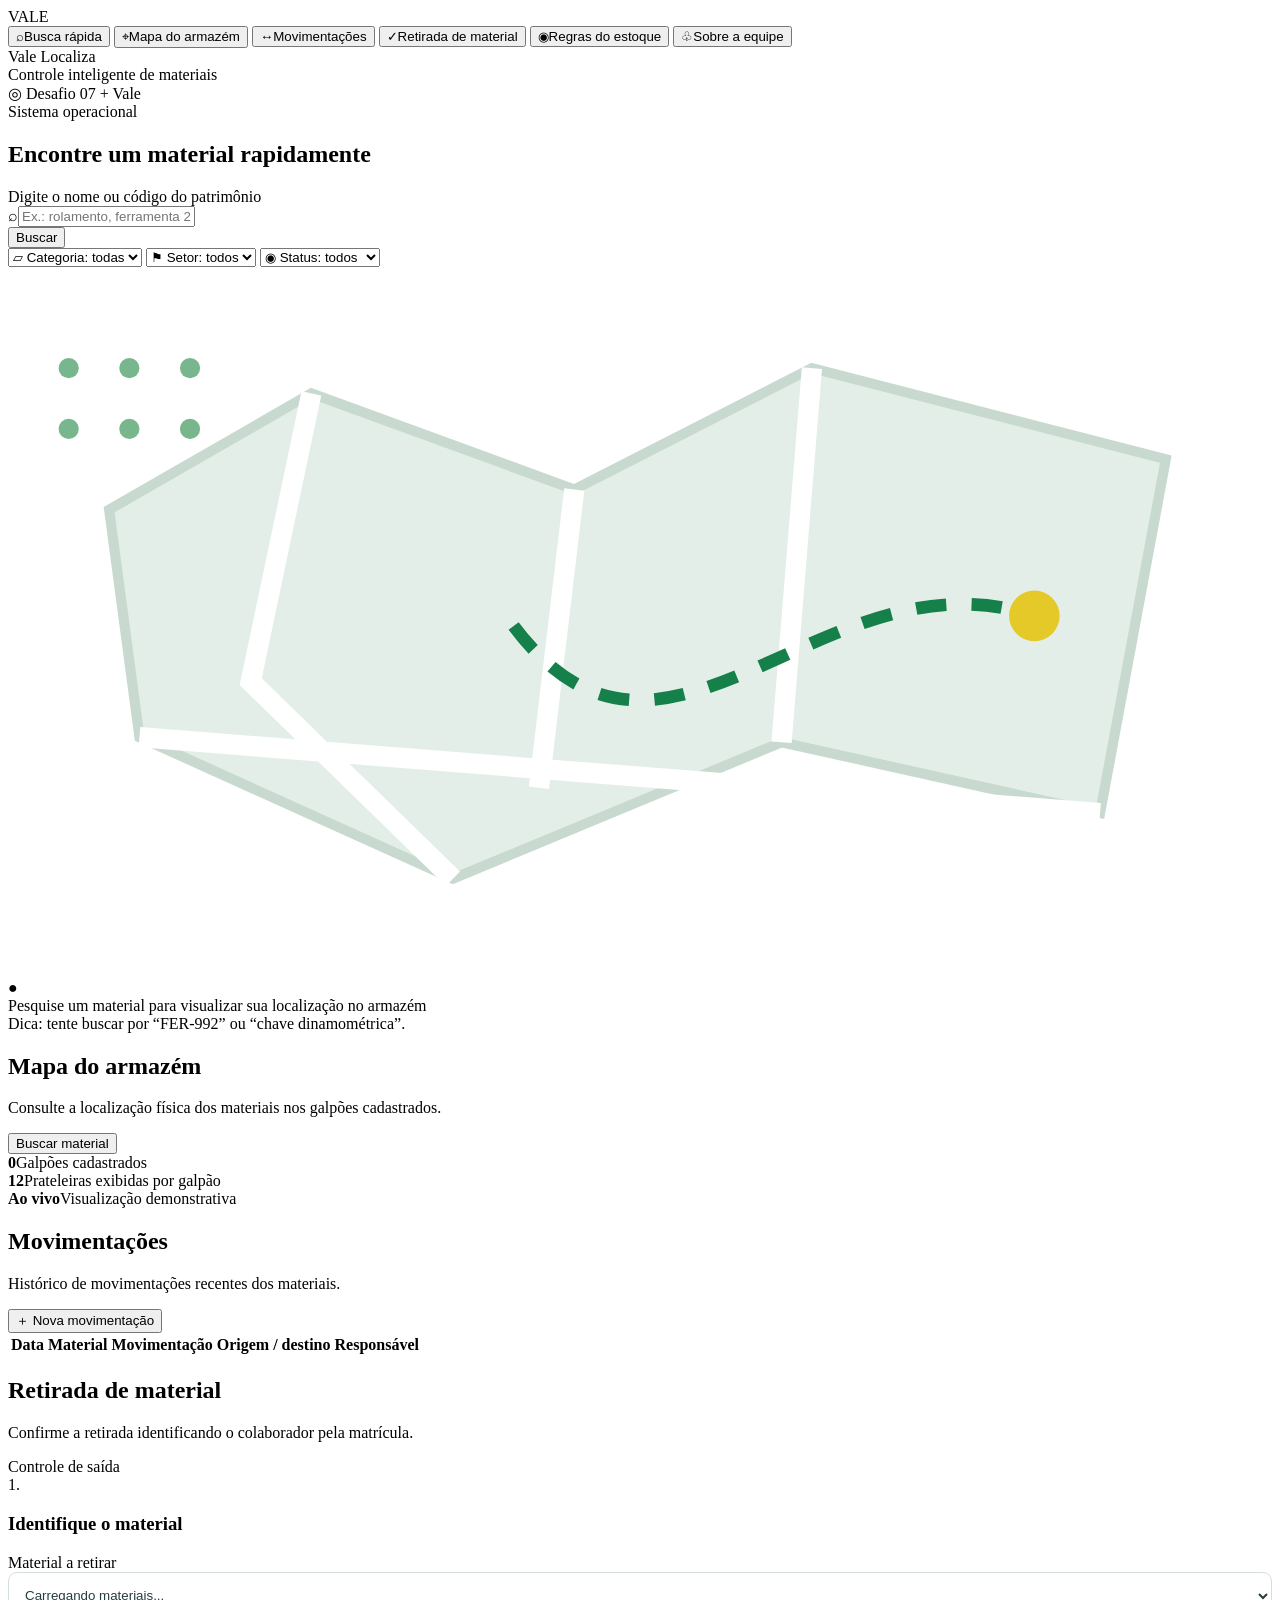
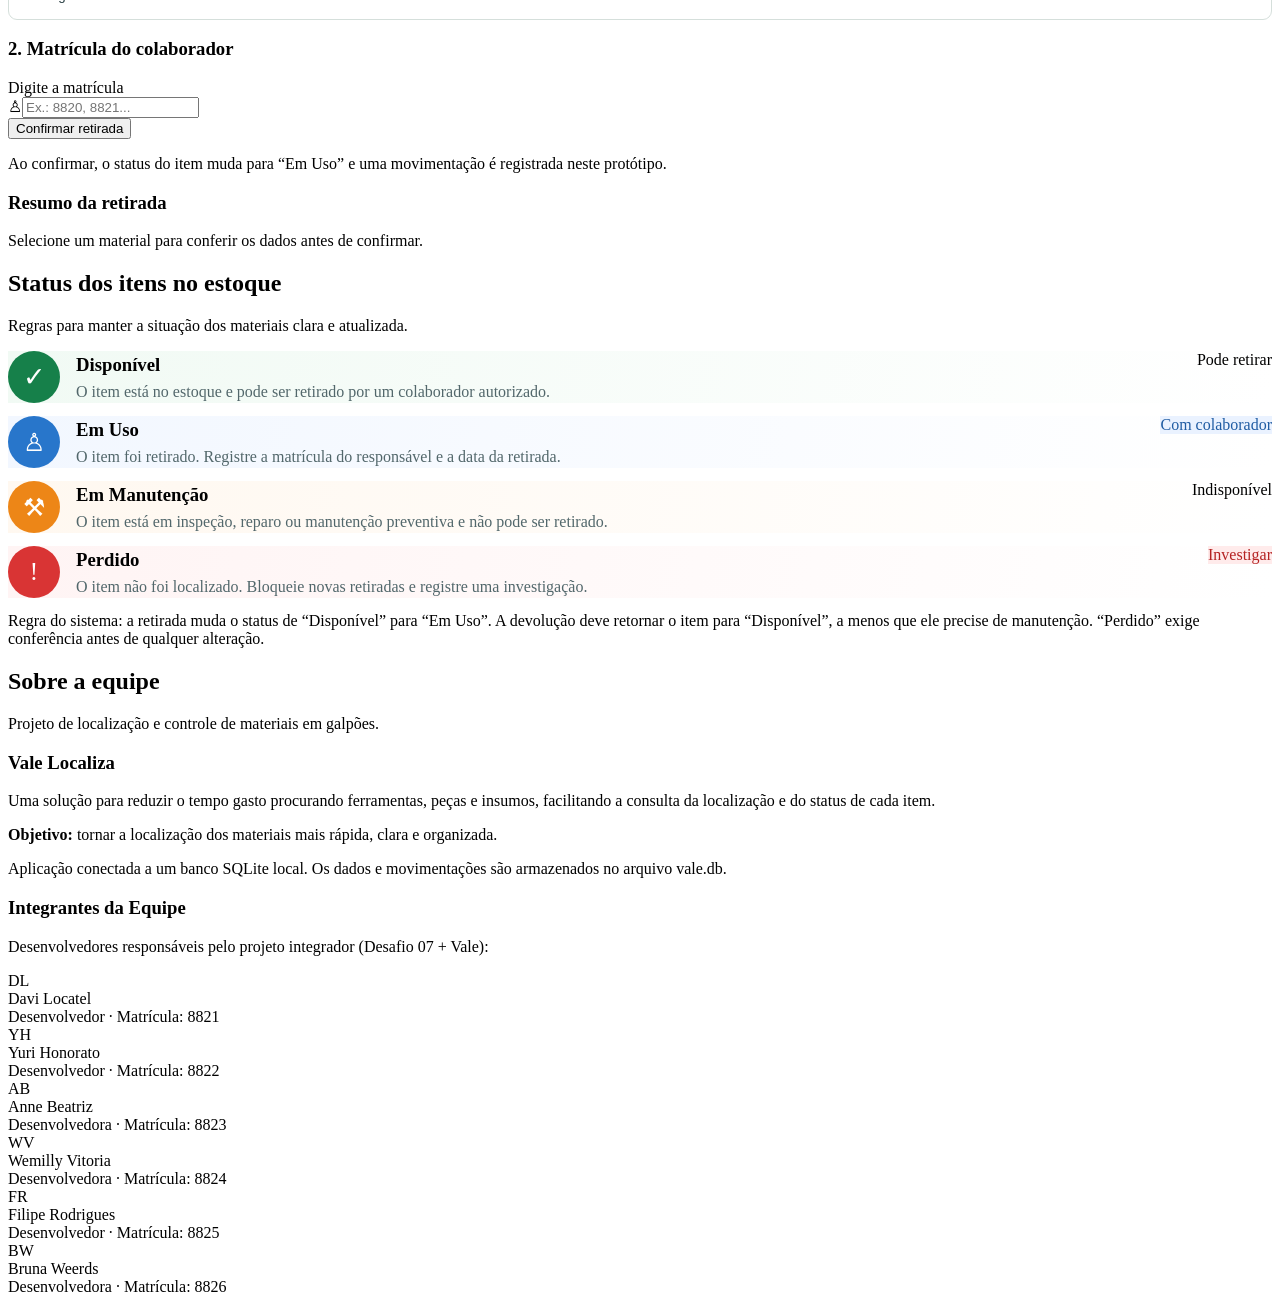
==== index.html @ 1f1211cd "Add files via upload" ====
<!DOCTYPE html>
<html lang="pt-BR">
<head>
<meta charset="UTF-8">
<meta name="viewport" content="width=device-width, initial-scale=1.0">
<title>Vale Localiza — Protótipo interativo</title>
<link rel="stylesheet" href="style.css">
</head>
<body>
<div class="app">
<aside class="sidebar">
  <div class="logo"><i class="logo-mark"></i><span>VALE</span></div>
  <nav class="nav" aria-label="Navegação principal">
    <button class="active" data-page="busca"><span class="ico">⌕</span><span class="nav-label">Busca rápida</span></button>
    <button data-page="mapa"><span class="ico">⌖</span><span class="nav-label">Mapa do armazém</span></button>
    <button data-page="mov"><span class="ico">↔</span><span class="nav-label">Movimentações</span></button>
    <button data-page="retirada"><span class="ico">✓</span><span class="nav-label">Retirada de material</span></button>
    <button data-page="status"><span class="ico">◉</span><span class="nav-label">Regras do estoque</span></button>
    <button data-page="equipe"><span class="ico">♧</span><span class="nav-label">Sobre a equipe</span></button>
  </nav>
  <div class="side-foot">Vale Localiza<br>Controle inteligente de materiais</div>
</aside>
<main>
<header class="topbar"><div class="challenge"><span class="target">◎</span> Desafio 07 + Vale</div><div class="online"><span class="dot"></span> Sistema operacional</div></header>
<div class="content">
<section id="page-busca">
<h1>Encontre um material rapidamente</h1>
<div class="panel">
<label for="q">Digite o nome ou código do patrimônio</label>
<div class="searchrow"><div class="searchbox"><span class="searchicon">⌕</span><input id="q" placeholder="Ex.: rolamento, ferramenta 2048..." autocomplete="off"></div><button id="search" class="primary">Buscar</button></div>
</div>
<div class="filters">
<select id="cat" aria-label="Filtrar por categoria"><option value="">▱ Categoria: todas</option><option>Ferramentas</option><option>Peças</option><option>Equipamentos</option><option>EPIs</option><option>Elétrica</option><option>Hidráulica</option><option>Outros</option></select>
<select id="sector" aria-label="Filtrar por setor"><option value="">⚑ Setor: todos</option></select>
<select id="status" aria-label="Filtrar por status"><option value="">◉ Status: todos</option><option>Disponível</option><option>Em Uso</option><option>Em Manutenção</option><option>Perdido</option></select>
</div>
<div id="message" class="notice hidden" role="status"></div>
<div id="results" class="empty">
<div class="map-art"><svg viewBox="0 0 250 140" fill="none" aria-hidden="true"><path d="M20 48 L60 25 L112 44 L159 20 L229 38 L216 108 L153 94 L88 121 L26 93 Z" fill="#e2eee7" stroke="#c8d9d0" stroke-width="2"/><path d="M60 25 L48 82 L88 121 M112 44 L105 103 M159 20 L153 94 M26 93 L216 108" stroke="#fff" stroke-width="4"/><path d="M100 71 C130 111 161 55 203 69" stroke="#16804a" stroke-width="2.5" stroke-dasharray="6 5"/><circle cx="203" cy="69" r="5" fill="#e4c928"/><g fill="#78b68d"><circle cx="12" cy="20" r="2"/><circle cx="24" cy="20" r="2"/><circle cx="36" cy="20" r="2"/><circle cx="12" cy="32" r="2"/><circle cx="24" cy="32" r="2"/><circle cx="36" cy="32" r="2"/></g></svg><span class="pin">●</span></div>
<div class="empty-text">Pesquise um material para visualizar sua localização no armazém<div class="subtle">Dica: tente buscar por “FER-992” ou “chave dinamométrica”.</div></div>
</div>
</section>

<section id="page-mapa" class="hidden">
<div class="section-head"><div><h2>Mapa do armazém</h2><p>Consulte a localização física dos materiais nos galpões cadastrados.</p></div><button class="smallbtn" data-goto="busca">Buscar material</button></div>
<div class="statgrid"><div class="stat"><b id="warehouseCount">0</b><span>Galpões cadastrados</span></div><div class="stat"><b>12</b><span>Prateleiras exibidas por galpão</span></div><div class="stat"><b>Ao vivo</b><span>Visualização demonstrativa</span></div></div>
<div id="shelfInfo" class="notice hidden"></div>
<div id="warehouses-container"></div>
</section>

<section id="page-mov" class="hidden">
<div class="section-head"><div><h2>Movimentações</h2><p>Histórico de movimentações recentes dos materiais.</p></div><button class="smallbtn" id="newMove">＋ Nova movimentação</button></div>
<div id="moveNotice" class="notice hidden"></div><div class="panel table-wrap"><table class="table"><thead><tr><th>Data</th><th>Material</th><th>Movimentação</th><th>Origem / destino</th><th>Responsável</th></tr></thead><tbody id="moves"></tbody></table></div>
</section>

<section id="page-retirada" class="hidden">
<div class="section-head"><div><h2>Retirada de material</h2><p>Confirme a retirada identificando o colaborador pela matrícula.</p></div><span class="pill">Controle de saída</span></div>
<div id="withdrawNotice" class="notice hidden" role="status"></div>
1. <div class="panel"><h3>Identifique o material
</h3><label for="withdrawItem">Material a retirar</label><select id="withdrawItem" style="width:100%;height:48px;border:1px solid #d5dfdb;border-radius:9px;padding:0 12px;background:#fff;color:#263c40"><option value="">Carregando materiais...</option></select><div id="withdrawItemInfo" class="item-meta" style="margin-top:10px"></div></div>
<div class="panel"><h3>2. Matrícula do colaborador</h3><label for="employeeId">Digite a matrícula</label><div class="searchrow"><div class="searchbox"><span class="searchicon">♙</span><input id="employeeId" inputmode="numeric" placeholder="Ex.: 8820, 8821..." maxlength="12"></div><button id="confirmWithdraw" class="primary">Confirmar retirada</button></div><p class="subtle">Ao confirmar, o status do item muda para “Em Uso” e uma movimentação é registrada neste protótipo.</p></div>
<div class="panel"><h3>Resumo da retirada</h3><div id="withdrawSummary" class="subtle">Selecione um material para conferir os dados antes de confirmar.</div></div>
</section>

<section id="page-status" class="hidden">
<div class="section-head"><div><h2>Status dos itens no estoque</h2><p>Regras para manter a situação dos materiais clara e atualizada.</p></div></div>
<div class="status-list" style="display:grid;gap:13px">
<div class="panel" style="border-color:#cde6d5;background:linear-gradient(100deg,#f1faf4,#fff);display:flex;gap:16px;align-items:flex-start"><div style="font-size:27px;background:#16804a;color:white;border-radius:50%;width:52px;height:52px;display:grid;place-items:center;flex-shrink:0">✓</div><div style="flex:1"><h3 style="margin:3px 0 7px">Disponível</h3><p style="margin:0;color:#52676b">O item está no estoque e pode ser retirado por um colaborador autorizado.</p></div><span class="pill">Pode retirar</span></div>
<div class="panel" style="border-color:#cfe1fb;background:linear-gradient(100deg,#f2f7ff,#fff);display:flex;gap:16px;align-items:flex-start"><div style="font-size:25px;background:#2876cb;color:white;border-radius:50%;width:52px;height:52px;display:grid;place-items:center;flex-shrink:0">♙</div><div style="flex:1"><h3 style="margin:3px 0 7px">Em Uso</h3><p style="margin:0;color:#52676b">O item foi retirado. Registre a matrícula do responsável e a data da retirada.</p></div><span class="pill" style="background:#eaf2ff;color:#205ca3">Com colaborador</span></div>
<div class="panel" style="border-color:#ffdfbf;background:linear-gradient(100deg,#fff8f0,#fff);display:flex;gap:16px;align-items:flex-start"><div style="font-size:25px;background:#ed8617;color:white;border-radius:50%;width:52px;height:52px;display:grid;place-items:center;flex-shrink:0">⚒</div><div style="flex:1"><h3 style="margin:3px 0 7px">Em Manutenção</h3><p style="margin:0;color:#52676b">O item está em inspeção, reparo ou manutenção preventiva e não pode ser retirado.</p></div><span class="pill warn">Indisponível</span></div>
<div class="panel" style="border-color:#f3cccc;background:linear-gradient(100deg,#fff4f4,#fff);display:flex;gap:16px;align-items:flex-start"><div style="font-size:25px;background:#d93434;color:white;border-radius:50%;width:52px;height:52px;display:grid;place-items:center;flex-shrink:0">!</div><div style="flex:1"><h3 style="margin:3px 0 7px">Perdido</h3><p style="margin:0;color:#52676b">O item não foi localizado. Bloqueie novas retiradas e registre uma investigação.</p></div><span class="pill" style="background:#ffebeb;color:#b52222">Investigar</span></div>
</div><div class="notice" style="margin-top:14px">Regra do sistema: a retirada muda o status de “Disponível” para “Em Uso”. A devolução deve retornar o item para “Disponível”, a menos que ele precise de manutenção. “Perdido” exige conferência antes de qualquer alteração.</div>
</section>

<section id="page-equipe" class="hidden">
<div class="section-head"><div><h2>Sobre a equipe</h2><p>Projeto de localização e controle de materiais em galpões.</p></div></div>
<div class="panel">
  <h3>Vale Localiza</h3>
  <p>Uma solução para reduzir o tempo gasto procurando ferramentas, peças e insumos, facilitando a consulta da localização e do status de cada item.</p>
  <p><b>Objetivo:</b> tornar a localização dos materiais mais rápida, clara e organizada.</p>
  <div class="notice">Aplicação conectada a um banco SQLite local. Os dados e movimentações são armazenados no arquivo vale.db.</div>
</div>
<div class="panel">
  <h3>Integrantes da Equipe</h3>
  <p class="subtle">Desenvolvedores responsáveis pelo projeto integrador (Desafio 07 + Vale):</p>
  <div class="team-grid">
    <div class="member-card"><div class="member-avatar">DL</div><div><div class="item-name">Davi Locatel</div><div class="item-meta">Desenvolvedor · Matrícula: 8821</div></div></div>
    <div class="member-card"><div class="member-avatar">YH</div><div><div class="item-name">Yuri Honorato</div><div class="item-meta">Desenvolvedor · Matrícula: 8822</div></div></div>
    <div class="member-card"><div class="member-avatar">AB</div><div><div class="item-name">Anne Beatriz</div><div class="item-meta">Desenvolvedora · Matrícula: 8823</div></div></div>
    <div class="member-card"><div class="member-avatar">WV</div><div><div class="item-name">Wemilly Vitoria</div><div class="item-meta">Desenvolvedora · Matrícula: 8824</div></div></div>
    <div class="member-card"><div class="member-avatar">FR</div><div><div class="item-name">Filipe Rodrigues</div><div class="item-meta">Desenvolvedor · Matrícula: 8825</div></div></div>
    <div class="member-card"><div class="member-avatar">BW</div><div><div class="item-name">Bruna Weerds</div><div class="item-meta">Desenvolvedora · Matrícula: 8826</div></div></div>
  </div>
</div>
</section>

</div>
</main>
</div>
<script src="script.js"></script>
</body></html>
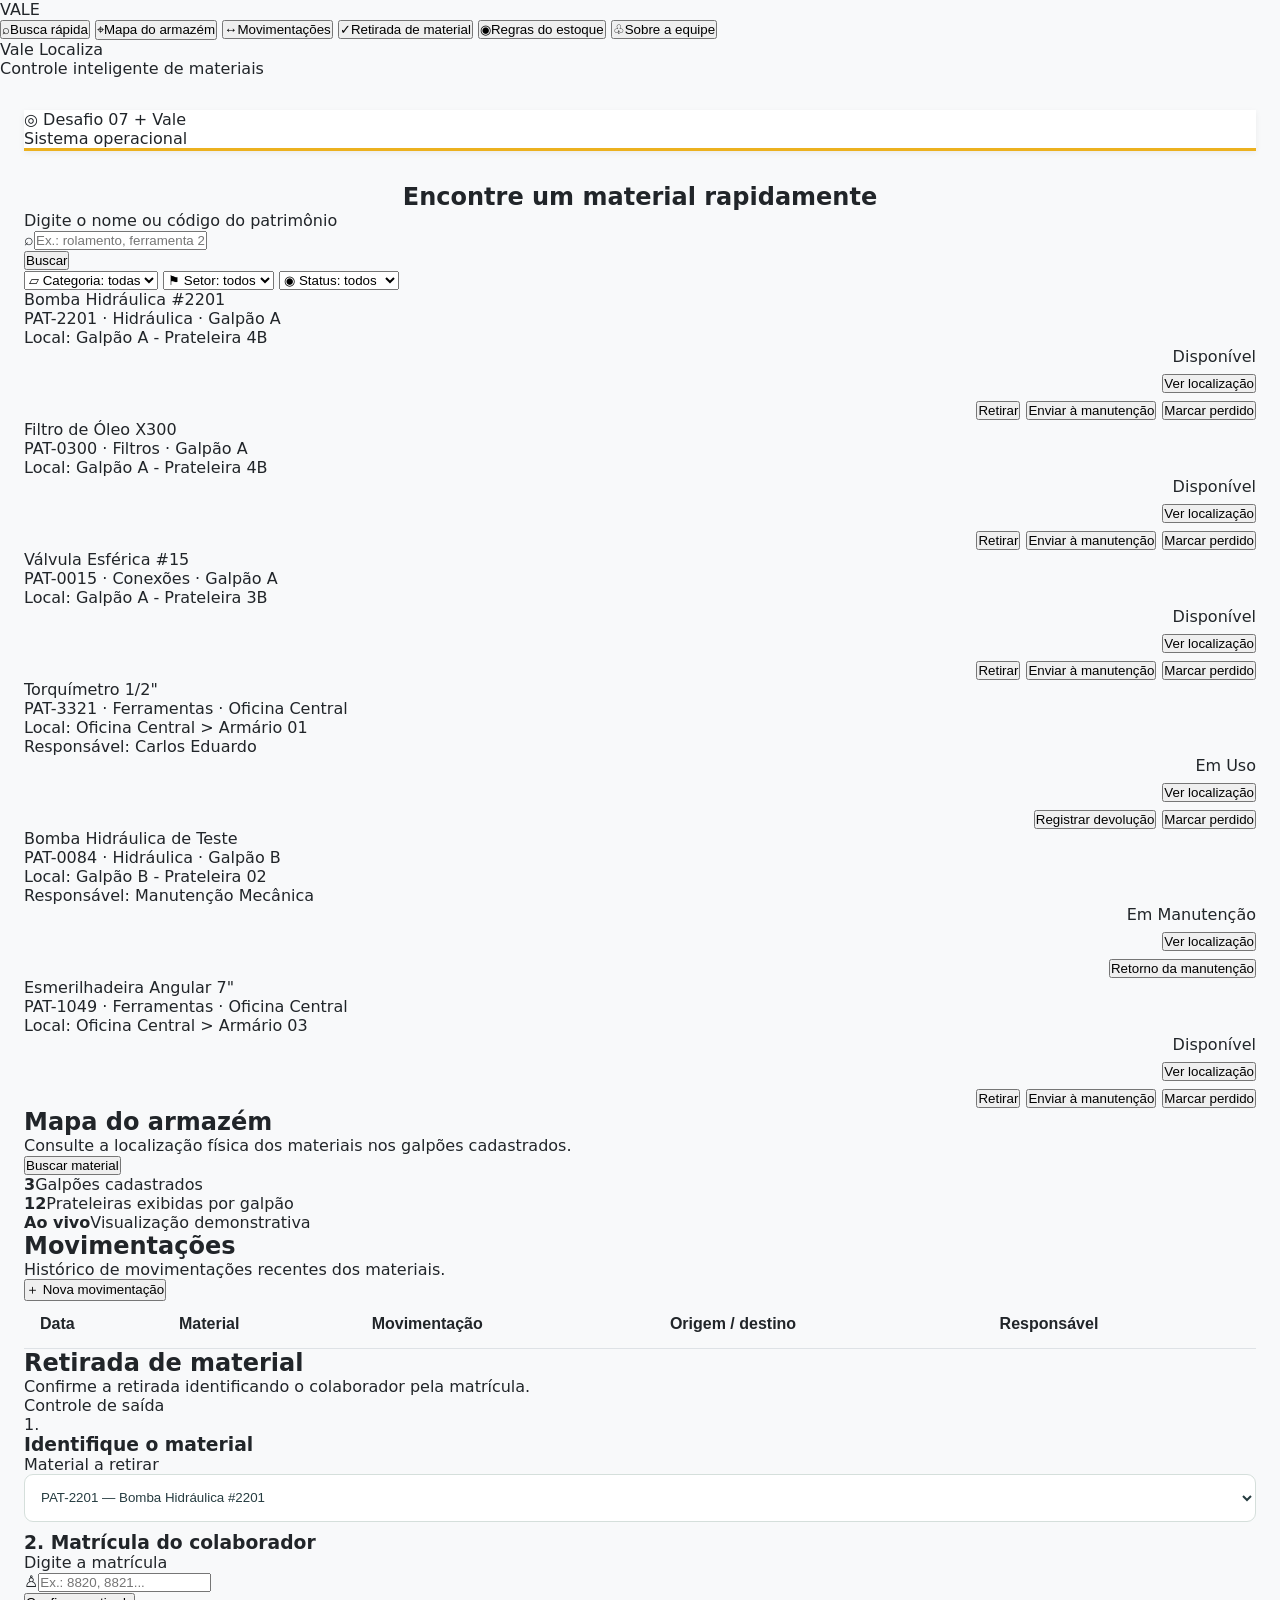
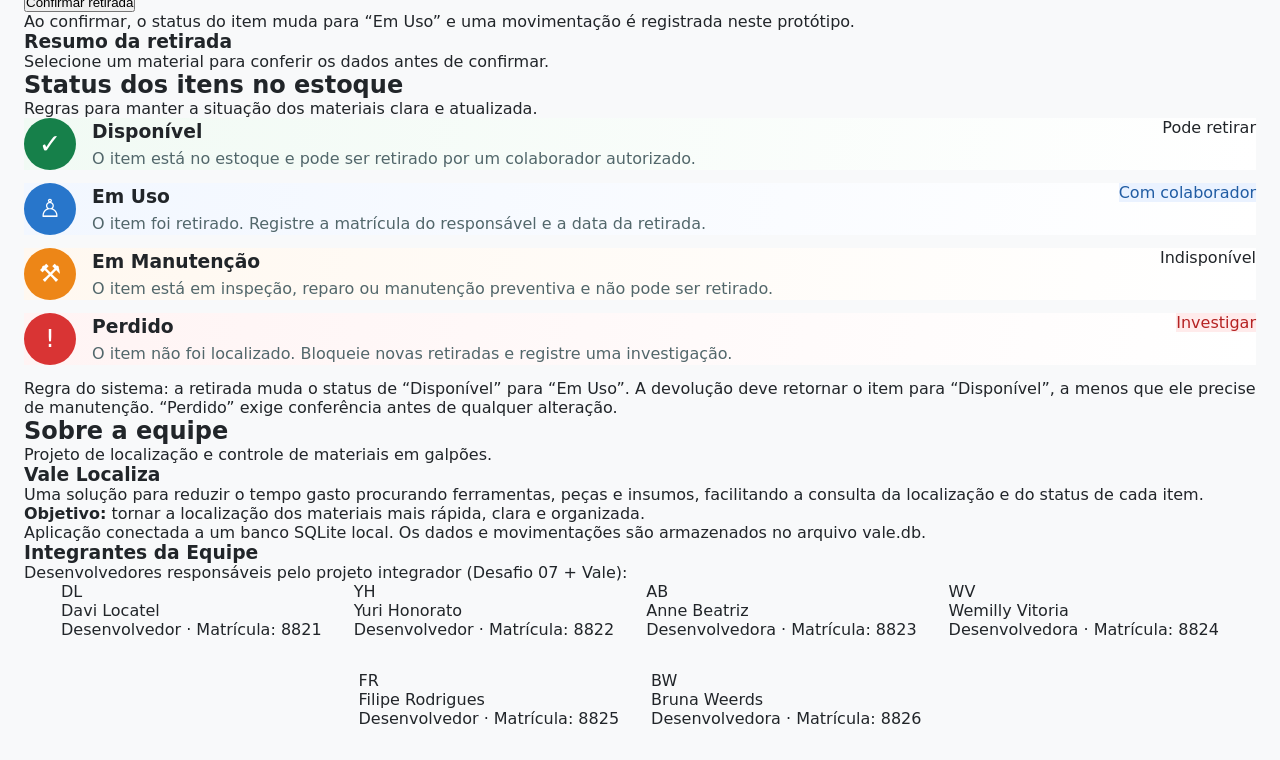
==== commit 56ea80cb: "Add files via upload" ====
--- a/index.html
+++ b/index.html
@@ -1,101 +1,294 @@
 <!DOCTYPE html>
 <html lang="pt-BR">
+
 <head>
-<meta charset="UTF-8">
-<meta name="viewport" content="width=device-width, initial-scale=1.0">
-<title>Vale Localiza — Protótipo interativo</title>
-<link rel="stylesheet" href="style.css">
+  <meta charset="UTF-8">
+  <meta name="viewport" content="width=device-width, initial-scale=1.0">
+  <title>Vale Localiza — Protótipo interativo</title>
+  <link rel="stylesheet" href="style.css">
+  <link rel="icon" type="image/jpeg" href="logo-title.png">
 </head>
+
 <body>
-<div class="app">
-<aside class="sidebar">
-  <div class="logo"><i class="logo-mark"></i><span>VALE</span></div>
-  <nav class="nav" aria-label="Navegação principal">
-    <button class="active" data-page="busca"><span class="ico">⌕</span><span class="nav-label">Busca rápida</span></button>
-    <button data-page="mapa"><span class="ico">⌖</span><span class="nav-label">Mapa do armazém</span></button>
-    <button data-page="mov"><span class="ico">↔</span><span class="nav-label">Movimentações</span></button>
-    <button data-page="retirada"><span class="ico">✓</span><span class="nav-label">Retirada de material</span></button>
-    <button data-page="status"><span class="ico">◉</span><span class="nav-label">Regras do estoque</span></button>
-    <button data-page="equipe"><span class="ico">♧</span><span class="nav-label">Sobre a equipe</span></button>
-  </nav>
-  <div class="side-foot">Vale Localiza<br>Controle inteligente de materiais</div>
-</aside>
-<main>
-<header class="topbar"><div class="challenge"><span class="target">◎</span> Desafio 07 + Vale</div><div class="online"><span class="dot"></span> Sistema operacional</div></header>
-<div class="content">
-<section id="page-busca">
-<h1>Encontre um material rapidamente</h1>
-<div class="panel">
-<label for="q">Digite o nome ou código do patrimônio</label>
-<div class="searchrow"><div class="searchbox"><span class="searchicon">⌕</span><input id="q" placeholder="Ex.: rolamento, ferramenta 2048..." autocomplete="off"></div><button id="search" class="primary">Buscar</button></div>
-</div>
-<div class="filters">
-<select id="cat" aria-label="Filtrar por categoria"><option value="">▱ Categoria: todas</option><option>Ferramentas</option><option>Peças</option><option>Equipamentos</option><option>EPIs</option><option>Elétrica</option><option>Hidráulica</option><option>Outros</option></select>
-<select id="sector" aria-label="Filtrar por setor"><option value="">⚑ Setor: todos</option></select>
-<select id="status" aria-label="Filtrar por status"><option value="">◉ Status: todos</option><option>Disponível</option><option>Em Uso</option><option>Em Manutenção</option><option>Perdido</option></select>
-</div>
-<div id="message" class="notice hidden" role="status"></div>
-<div id="results" class="empty">
-<div class="map-art"><svg viewBox="0 0 250 140" fill="none" aria-hidden="true"><path d="M20 48 L60 25 L112 44 L159 20 L229 38 L216 108 L153 94 L88 121 L26 93 Z" fill="#e2eee7" stroke="#c8d9d0" stroke-width="2"/><path d="M60 25 L48 82 L88 121 M112 44 L105 103 M159 20 L153 94 M26 93 L216 108" stroke="#fff" stroke-width="4"/><path d="M100 71 C130 111 161 55 203 69" stroke="#16804a" stroke-width="2.5" stroke-dasharray="6 5"/><circle cx="203" cy="69" r="5" fill="#e4c928"/><g fill="#78b68d"><circle cx="12" cy="20" r="2"/><circle cx="24" cy="20" r="2"/><circle cx="36" cy="20" r="2"/><circle cx="12" cy="32" r="2"/><circle cx="24" cy="32" r="2"/><circle cx="36" cy="32" r="2"/></g></svg><span class="pin">●</span></div>
-<div class="empty-text">Pesquise um material para visualizar sua localização no armazém<div class="subtle">Dica: tente buscar por “FER-992” ou “chave dinamométrica”.</div></div>
-</div>
-</section>
-
-<section id="page-mapa" class="hidden">
-<div class="section-head"><div><h2>Mapa do armazém</h2><p>Consulte a localização física dos materiais nos galpões cadastrados.</p></div><button class="smallbtn" data-goto="busca">Buscar material</button></div>
-<div class="statgrid"><div class="stat"><b id="warehouseCount">0</b><span>Galpões cadastrados</span></div><div class="stat"><b>12</b><span>Prateleiras exibidas por galpão</span></div><div class="stat"><b>Ao vivo</b><span>Visualização demonstrativa</span></div></div>
-<div id="shelfInfo" class="notice hidden"></div>
-<div id="warehouses-container"></div>
-</section>
-
-<section id="page-mov" class="hidden">
-<div class="section-head"><div><h2>Movimentações</h2><p>Histórico de movimentações recentes dos materiais.</p></div><button class="smallbtn" id="newMove">＋ Nova movimentação</button></div>
-<div id="moveNotice" class="notice hidden"></div><div class="panel table-wrap"><table class="table"><thead><tr><th>Data</th><th>Material</th><th>Movimentação</th><th>Origem / destino</th><th>Responsável</th></tr></thead><tbody id="moves"></tbody></table></div>
-</section>
-
-<section id="page-retirada" class="hidden">
-<div class="section-head"><div><h2>Retirada de material</h2><p>Confirme a retirada identificando o colaborador pela matrícula.</p></div><span class="pill">Controle de saída</span></div>
-<div id="withdrawNotice" class="notice hidden" role="status"></div>
-1. <div class="panel"><h3>Identifique o material
-</h3><label for="withdrawItem">Material a retirar</label><select id="withdrawItem" style="width:100%;height:48px;border:1px solid #d5dfdb;border-radius:9px;padding:0 12px;background:#fff;color:#263c40"><option value="">Carregando materiais...</option></select><div id="withdrawItemInfo" class="item-meta" style="margin-top:10px"></div></div>
-<div class="panel"><h3>2. Matrícula do colaborador</h3><label for="employeeId">Digite a matrícula</label><div class="searchrow"><div class="searchbox"><span class="searchicon">♙</span><input id="employeeId" inputmode="numeric" placeholder="Ex.: 8820, 8821..." maxlength="12"></div><button id="confirmWithdraw" class="primary">Confirmar retirada</button></div><p class="subtle">Ao confirmar, o status do item muda para “Em Uso” e uma movimentação é registrada neste protótipo.</p></div>
-<div class="panel"><h3>Resumo da retirada</h3><div id="withdrawSummary" class="subtle">Selecione um material para conferir os dados antes de confirmar.</div></div>
-</section>
-
-<section id="page-status" class="hidden">
-<div class="section-head"><div><h2>Status dos itens no estoque</h2><p>Regras para manter a situação dos materiais clara e atualizada.</p></div></div>
-<div class="status-list" style="display:grid;gap:13px">
-<div class="panel" style="border-color:#cde6d5;background:linear-gradient(100deg,#f1faf4,#fff);display:flex;gap:16px;align-items:flex-start"><div style="font-size:27px;background:#16804a;color:white;border-radius:50%;width:52px;height:52px;display:grid;place-items:center;flex-shrink:0">✓</div><div style="flex:1"><h3 style="margin:3px 0 7px">Disponível</h3><p style="margin:0;color:#52676b">O item está no estoque e pode ser retirado por um colaborador autorizado.</p></div><span class="pill">Pode retirar</span></div>
-<div class="panel" style="border-color:#cfe1fb;background:linear-gradient(100deg,#f2f7ff,#fff);display:flex;gap:16px;align-items:flex-start"><div style="font-size:25px;background:#2876cb;color:white;border-radius:50%;width:52px;height:52px;display:grid;place-items:center;flex-shrink:0">♙</div><div style="flex:1"><h3 style="margin:3px 0 7px">Em Uso</h3><p style="margin:0;color:#52676b">O item foi retirado. Registre a matrícula do responsável e a data da retirada.</p></div><span class="pill" style="background:#eaf2ff;color:#205ca3">Com colaborador</span></div>
-<div class="panel" style="border-color:#ffdfbf;background:linear-gradient(100deg,#fff8f0,#fff);display:flex;gap:16px;align-items:flex-start"><div style="font-size:25px;background:#ed8617;color:white;border-radius:50%;width:52px;height:52px;display:grid;place-items:center;flex-shrink:0">⚒</div><div style="flex:1"><h3 style="margin:3px 0 7px">Em Manutenção</h3><p style="margin:0;color:#52676b">O item está em inspeção, reparo ou manutenção preventiva e não pode ser retirado.</p></div><span class="pill warn">Indisponível</span></div>
-<div class="panel" style="border-color:#f3cccc;background:linear-gradient(100deg,#fff4f4,#fff);display:flex;gap:16px;align-items:flex-start"><div style="font-size:25px;background:#d93434;color:white;border-radius:50%;width:52px;height:52px;display:grid;place-items:center;flex-shrink:0">!</div><div style="flex:1"><h3 style="margin:3px 0 7px">Perdido</h3><p style="margin:0;color:#52676b">O item não foi localizado. Bloqueie novas retiradas e registre uma investigação.</p></div><span class="pill" style="background:#ffebeb;color:#b52222">Investigar</span></div>
-</div><div class="notice" style="margin-top:14px">Regra do sistema: a retirada muda o status de “Disponível” para “Em Uso”. A devolução deve retornar o item para “Disponível”, a menos que ele precise de manutenção. “Perdido” exige conferência antes de qualquer alteração.</div>
-</section>
-
-<section id="page-equipe" class="hidden">
-<div class="section-head"><div><h2>Sobre a equipe</h2><p>Projeto de localização e controle de materiais em galpões.</p></div></div>
-<div class="panel">
-  <h3>Vale Localiza</h3>
-  <p>Uma solução para reduzir o tempo gasto procurando ferramentas, peças e insumos, facilitando a consulta da localização e do status de cada item.</p>
-  <p><b>Objetivo:</b> tornar a localização dos materiais mais rápida, clara e organizada.</p>
-  <div class="notice">Aplicação conectada a um banco SQLite local. Os dados e movimentações são armazenados no arquivo vale.db.</div>
-</div>
-<div class="panel">
-  <h3>Integrantes da Equipe</h3>
-  <p class="subtle">Desenvolvedores responsáveis pelo projeto integrador (Desafio 07 + Vale):</p>
-  <div class="team-grid">
-    <div class="member-card"><div class="member-avatar">DL</div><div><div class="item-name">Davi Locatel</div><div class="item-meta">Desenvolvedor · Matrícula: 8821</div></div></div>
-    <div class="member-card"><div class="member-avatar">YH</div><div><div class="item-name">Yuri Honorato</div><div class="item-meta">Desenvolvedor · Matrícula: 8822</div></div></div>
-    <div class="member-card"><div class="member-avatar">AB</div><div><div class="item-name">Anne Beatriz</div><div class="item-meta">Desenvolvedora · Matrícula: 8823</div></div></div>
-    <div class="member-card"><div class="member-avatar">WV</div><div><div class="item-name">Wemilly Vitoria</div><div class="item-meta">Desenvolvedora · Matrícula: 8824</div></div></div>
-    <div class="member-card"><div class="member-avatar">FR</div><div><div class="item-name">Filipe Rodrigues</div><div class="item-meta">Desenvolvedor · Matrícula: 8825</div></div></div>
-    <div class="member-card"><div class="member-avatar">BW</div><div><div class="item-name">Bruna Weerds</div><div class="item-meta">Desenvolvedora · Matrícula: 8826</div></div></div>
+  <div class="app">
+    <aside class="sidebar">
+      <div class="logo"><i class="logo-mark"></i><span>VALE</span></div>
+      <nav class="nav" aria-label="Navegação principal">
+        <button class="active" data-page="busca"><span class="ico">⌕</span><span class="nav-label">Busca
+            rápida</span></button>
+        <button data-page="mapa"><span class="ico">⌖</span><span class="nav-label">Mapa do armazém</span></button>
+        <button data-page="mov"><span class="ico">↔</span><span class="nav-label">Movimentações</span></button>
+        <button data-page="retirada"><span class="ico">✓</span><span class="nav-label">Retirada de
+            material</span></button>
+        <button data-page="status"><span class="ico">◉</span><span class="nav-label">Regras do estoque</span></button>
+        <button data-page="equipe"><span class="ico">♧</span><span class="nav-label">Sobre a equipe</span></button>
+      </nav>
+      <div class="side-foot">Vale Localiza<br>Controle inteligente de materiais</div>
+    </aside>
+    <main>
+      <header class="topbar">
+        <div class="challenge"><span class="target">◎</span> Desafio 07 + Vale</div>
+        <div class="online"><span class="dot"></span> Sistema operacional</div>
+      </header>
+      <div class="content">
+        <section id="page-busca">
+          <div class="page-title">
+            <h1>Encontre um material rapidamente</h1>
+          </div>
+          <div class="panel">
+            <label for="q">Digite o nome ou código do patrimônio</label>
+            <div class="searchrow">
+              <div class="searchbox"><span class="searchicon">⌕</span><input id="q"
+                  placeholder="Ex.: rolamento, ferramenta 2048..." autocomplete="off"></div><button id="search"
+                class="primary">Buscar</button>
+            </div>
+          </div>
+          <div class="filters">
+            <select id="cat" aria-label="Filtrar por categoria">
+              <option value="">▱ Categoria: todas</option>
+              <option>Ferramentas</option>
+              <option>Peças</option>
+              <option>Equipamentos</option>
+              <option>EPIs</option>
+              <option>Elétrica</option>
+              <option>Hidráulica</option>
+              <option>Outros</option>
+            </select>
+            <select id="sector" aria-label="Filtrar por setor">
+              <option value="">⚑ Setor: todos</option>
+            </select>
+            <select id="status" aria-label="Filtrar por status">
+              <option value="">◉ Status: todos</option>
+              <option>Disponível</option>
+              <option>Em Uso</option>
+              <option>Em Manutenção</option>
+              <option>Perdido</option>
+            </select>
+          </div>
+          <div id="message" class="notice hidden" role="status"></div>
+          <div id="results" class="empty">
+            <div class="map-art"><svg viewBox="0 0 250 140" fill="none" aria-hidden="true">
+                <path d="M20 48 L60 25 L112 44 L159 20 L229 38 L216 108 L153 94 L88 121 L26 93 Z" fill="#e2eee7"
+                  stroke="#c8d9d0" stroke-width="2" />
+                <path d="M60 25 L48 82 L88 121 M112 44 L105 103 M159 20 L153 94 M26 93 L216 108" stroke="#fff"
+                  stroke-width="4" />
+                <path d="M100 71 C130 111 161 55 203 69" stroke="#16804a" stroke-width="2.5" stroke-dasharray="6 5" />
+                <circle cx="203" cy="69" r="5" fill="#e4c928" />
+                <g fill="#78b68d">
+                  <circle cx="12" cy="20" r="2" />
+                  <circle cx="24" cy="20" r="2" />
+                  <circle cx="36" cy="20" r="2" />
+                  <circle cx="12" cy="32" r="2" />
+                  <circle cx="24" cy="32" r="2" />
+                  <circle cx="36" cy="32" r="2" />
+                </g>
+              </svg><span class="pin">●</span></div>
+            <div class="empty-text">Pesquise um material para visualizar sua localização no armazém<div class="subtle">
+                Dica: tente buscar por “FER-992” ou “chave dinamométrica”.</div>
+            </div>
+          </div>
+        </section>
+
+        <section id="page-mapa" class="hidden">
+          <div class="section-head">
+            <div>
+              <h2>Mapa do armazém</h2>
+              <p>Consulte a localização física dos materiais nos galpões cadastrados.</p>
+            </div><button class="smallbtn" data-goto="busca">Buscar material</button>
+          </div>
+          <div class="statgrid">
+            <div class="stat"><b id="warehouseCount">0</b><span>Galpões cadastrados</span></div>
+            <div class="stat"><b>12</b><span>Prateleiras exibidas por galpão</span></div>
+            <div class="stat"><b>Ao vivo</b><span>Visualização demonstrativa</span></div>
+          </div>
+          <div id="shelfInfo" class="notice hidden"></div>
+          <div id="warehouses-container"></div>
+        </section>
+
+        <section id="page-mov" class="hidden">
+          <div class="section-head">
+            <div>
+              <h2>Movimentações</h2>
+              <p>Histórico de movimentações recentes dos materiais.</p>
+            </div><button class="smallbtn" id="newMove">＋ Nova movimentação</button>
+          </div>
+          <div id="moveNotice" class="notice hidden"></div>
+          <div class="panel table-wrap">
+            <table class="table">
+              <thead>
+                <tr>
+                  <th>Data</th>
+                  <th>Material</th>
+                  <th>Movimentação</th>
+                  <th>Origem / destino</th>
+                  <th>Responsável</th>
+                </tr>
+              </thead>
+              <tbody id="moves"></tbody>
+            </table>
+          </div>
+        </section>
+
+        <section id="page-retirada" class="hidden">
+          <div class="section-head">
+            <div>
+              <h2>Retirada de material</h2>
+              <p>Confirme a retirada identificando o colaborador pela matrícula.</p>
+            </div><span class="pill">Controle de saída</span>
+          </div>
+          <div id="withdrawNotice" class="notice hidden" role="status"></div>
+          1. <div class="panel">
+            <h3>Identifique o material
+            </h3><label for="withdrawItem">Material a retirar</label><select id="withdrawItem"
+              style="width:100%;height:48px;border:1px solid #d5dfdb;border-radius:9px;padding:0 12px;background:#fff;color:#263c40">
+              <option value="">Carregando materiais...</option>
+            </select>
+            <div id="withdrawItemInfo" class="item-meta" style="margin-top:10px"></div>
+          </div>
+          <div class="panel">
+            <h3>2. Matrícula do colaborador</h3><label for="employeeId">Digite a matrícula</label>
+            <div class="searchrow">
+              <div class="searchbox"><span class="searchicon">♙</span><input id="employeeId" inputmode="numeric"
+                  placeholder="Ex.: 8820, 8821..." maxlength="12"></div><button id="confirmWithdraw"
+                class="primary">Confirmar retirada</button>
+            </div>
+            <p class="subtle">Ao confirmar, o status do item muda para “Em Uso” e uma movimentação é registrada neste
+              protótipo.</p>
+          </div>
+          <div class="panel">
+            <h3>Resumo da retirada</h3>
+            <div id="withdrawSummary" class="subtle">Selecione um material para conferir os dados antes de confirmar.
+            </div>
+          </div>
+        </section>
+
+        <section id="page-status" class="hidden">
+          <div class="section-head">
+            <div>
+              <h2>Status dos itens no estoque</h2>
+              <p>Regras para manter a situação dos materiais clara e atualizada.</p>
+            </div>
+          </div>
+          <div class="status-list" style="display:grid;gap:13px">
+            <div class="panel"
+              style="border-color:#cde6d5;background:linear-gradient(100deg,#f1faf4,#fff);display:flex;gap:16px;align-items:flex-start">
+              <div
+                style="font-size:27px;background:#16804a;color:white;border-radius:50%;width:52px;height:52px;display:grid;place-items:center;flex-shrink:0">
+                ✓</div>
+              <div style="flex:1">
+                <h3 style="margin:3px 0 7px">Disponível</h3>
+                <p style="margin:0;color:#52676b">O item está no estoque e pode ser retirado por um colaborador
+                  autorizado.</p>
+              </div><span class="pill">Pode retirar</span>
+            </div>
+            <div class="panel"
+              style="border-color:#cfe1fb;background:linear-gradient(100deg,#f2f7ff,#fff);display:flex;gap:16px;align-items:flex-start">
+              <div
+                style="font-size:25px;background:#2876cb;color:white;border-radius:50%;width:52px;height:52px;display:grid;place-items:center;flex-shrink:0">
+                ♙</div>
+              <div style="flex:1">
+                <h3 style="margin:3px 0 7px">Em Uso</h3>
+                <p style="margin:0;color:#52676b">O item foi retirado. Registre a matrícula do responsável e a data da
+                  retirada.</p>
+              </div><span class="pill" style="background:#eaf2ff;color:#205ca3">Com colaborador</span>
+            </div>
+            <div class="panel"
+              style="border-color:#ffdfbf;background:linear-gradient(100deg,#fff8f0,#fff);display:flex;gap:16px;align-items:flex-start">
+              <div
+                style="font-size:25px;background:#ed8617;color:white;border-radius:50%;width:52px;height:52px;display:grid;place-items:center;flex-shrink:0">
+                ⚒</div>
+              <div style="flex:1">
+                <h3 style="margin:3px 0 7px">Em Manutenção</h3>
+                <p style="margin:0;color:#52676b">O item está em inspeção, reparo ou manutenção preventiva e não pode
+                  ser retirado.</p>
+              </div><span class="pill warn">Indisponível</span>
+            </div>
+            <div class="panel"
+              style="border-color:#f3cccc;background:linear-gradient(100deg,#fff4f4,#fff);display:flex;gap:16px;align-items:flex-start">
+              <div
+                style="font-size:25px;background:#d93434;color:white;border-radius:50%;width:52px;height:52px;display:grid;place-items:center;flex-shrink:0">
+                !</div>
+              <div style="flex:1">
+                <h3 style="margin:3px 0 7px">Perdido</h3>
+                <p style="margin:0;color:#52676b">O item não foi localizado. Bloqueie novas retiradas e registre uma
+                  investigação.</p>
+              </div><span class="pill" style="background:#ffebeb;color:#b52222">Investigar</span>
+            </div>
+          </div>
+          <div class="notice" style="margin-top:14px">Regra do sistema: a retirada muda o status de “Disponível” para
+            “Em Uso”. A devolução deve retornar o item para “Disponível”, a menos que ele precise de manutenção.
+            “Perdido” exige conferência antes de qualquer alteração.</div>
+        </section>
+
+        <section id="page-equipe" class="hidden">
+          <div class="section-head">
+            <div>
+              <h2>Sobre a equipe</h2>
+              <p>Projeto de localização e controle de materiais em galpões.</p>
+            </div>
+          </div>
+          <div class="panel">
+            <h3>Vale Localiza</h3>
+            <p>Uma solução para reduzir o tempo gasto procurando ferramentas, peças e insumos, facilitando a consulta da
+              localização e do status de cada item.</p>
+            <p><b>Objetivo:</b> tornar a localização dos materiais mais rápida, clara e organizada.</p>
+            <div class="notice">Aplicação conectada a um banco SQLite local. Os dados e movimentações são armazenados no
+              arquivo vale.db.</div>
+          </div>
+          <div class="panel">
+            <h3>Integrantes da Equipe</h3>
+            <p class="subtle">Desenvolvedores responsáveis pelo projeto integrador (Desafio 07 + Vale):</p>
+            <div class="team-grid">
+              <div class="member-card">
+                <div class="member-avatar">DL</div>
+                <div>
+                  <div class="item-name">Davi Locatel</div>
+                  <div class="item-meta">Desenvolvedor · Matrícula: 8821</div>
+                </div>
+              </div>
+              <div class="member-card">
+                <div class="member-avatar">YH</div>
+                <div>
+                  <div class="item-name">Yuri Honorato</div>
+                  <div class="item-meta">Desenvolvedor · Matrícula: 8822</div>
+                </div>
+              </div>
+              <div class="member-card">
+                <div class="member-avatar">AB</div>
+                <div>
+                  <div class="item-name">Anne Beatriz</div>
+                  <div class="item-meta">Desenvolvedora · Matrícula: 8823</div>
+                </div>
+              </div>
+              <div class="member-card">
+                <div class="member-avatar">WV</div>
+                <div>
+                  <div class="item-name">Wemilly Vitoria</div>
+                  <div class="item-meta">Desenvolvedora · Matrícula: 8824</div>
+                </div>
+              </div>
+              <div class="member-card">
+                <div class="member-avatar">FR</div>
+                <div>
+                  <div class="item-name">Filipe Rodrigues</div>
+                  <div class="item-meta">Desenvolvedor · Matrícula: 8825</div>
+                </div>
+              </div>
+              <div class="member-card">
+                <div class="member-avatar">BW</div>
+                <div>
+                  <div class="item-name">Bruna Weerds</div>
+                  <div class="item-meta">Desenvolvedora · Matrícula: 8826</div>
+                </div>
+              </div>
+            </div>
+          </div>
+        </section>
+
+      </div>
+    </main>
   </div>
-</div>
-</section>
-
-</div>
-</main>
-</div>
-<script src="script.js"></script>
-</body></html>+  <script src="script.js"></script>
+</body>
+
+</html>
--- a/style.css
+++ b/style.css
@@ -0,0 +1,588 @@
+/* ==========================================================================
+   Design System & Layout Flexbox Responsivo - Vale / UC7 & UC14
+   Arquivo: style.css
+   ========================================================================== */
+
+:root {
+  --color-primary: #007E7A;
+  /* Verde Institucional Vale */
+  --color-primary-hover: #006663;
+  --color-secondary: #ECB11F;
+  /* Amarelo Ouro Vale */
+  --color-text: #212529;
+  /* Grafite para texto */
+
+  --bg-light: #F8F9FA;
+  --border-color: #DEE2E6;
+  --white: #FFFFFF;
+
+  --status-available: #2B8A3E;
+  --status-in-use: #E67700;
+
+  --font-primary: 'Inter', system-ui, -apple-system, sans-serif;
+  --font-heading: 'Roboto', Arial, sans-serif;
+  --font-size-base: 1rem;
+}
+
+* {
+  box-sizing: border-box;
+  margin: 0;
+  padding: 0;
+}
+
+body {
+  font-family: var(--font-primary);
+  font-size: var(--font-size-base);
+  color: var(--color-text);
+  background-color: var(--bg-light);
+  display: flex;
+  flex-direction: column;
+  min-height: 100vh;
+  overflow-x: hidden;
+}
+
+/* ==========================================================================
+   1. Micro-interações Globais & Transições (Máx. 350ms)
+   ========================================================================== */
+a,
+button,
+input,
+.sidebar-card,
+.table-container,
+.hero-section,
+.team-card {
+  transition: all 0.3s cubic-bezier(0.4, 0, 0.2, 1);
+}
+
+a:hover {
+  opacity: 0.9;
+}
+
+tbody tr:hover {
+  background-color: rgba(0, 126, 122, 0.05);
+}
+
+/* Estado de Foco Visível para Acessibilidade (Tecla Tab) */
+a:focus-visible,
+button:focus-visible,
+input:focus-visible,
+#menu-toggle:focus-visible+.menu-icon {
+  outline: 3px solid var(--color-secondary);
+  outline-offset: 3px;
+  border-radius: 4px;
+}
+
+/* Animação de Entrada nas Seções (Fade In / Slide Up) */
+@keyframes fadeInUp {
+  from {
+    opacity: 0;
+    transform: translateY(12px);
+  }
+
+  to {
+    opacity: 1;
+    transform: translateY(0);
+  }
+}
+
+.hero-section,
+.table-container,
+.sidebar-card,
+.about-header,
+.team-card {
+  animation: fadeInUp 0.35s ease-out forwards;
+}
+
+
+
+/* ==========================================================================
+   2. Cabeçalho e Navegação (Desktop & Hambúrguer Mobile)
+   ========================================================================== */
+header {
+  background-color: var(--white);
+  border-bottom: 3px solid var(--color-secondary);
+  box-shadow: 0 2px 6px rgba(0, 0, 0, 0.06);
+  position: sticky;
+  top: 0;
+  z-index: 100;
+}
+
+.header-container {
+  display: flex;
+  align-items: center;
+  justify-content: space-between;
+  padding: 1rem 2rem;
+  max-width: 1400px;
+  margin: 0 auto;
+  position: relative;
+}
+
+.logo-area h1 {
+  font-family: var(--font-heading);
+  font-size: 1.5rem;
+  color: var(--color-primary);
+  letter-spacing: 1px;
+  font-weight: 700;
+  margin: 0;
+}
+
+.page-title {
+  display: flex;
+  align-items: center;
+  justify-content: center;
+  gap: 0.75rem;
+  flex-wrap: wrap;
+}
+
+.page-title-logo {
+  width: 52px;
+  height: 52px;
+  object-fit: contain;
+  border-radius: 6px;
+  border: 1px solid var(--border-color);
+  box-shadow: 0 2px 5px rgba(33, 37, 41, 0.1);
+  flex-shrink: 0;
+}
+
+.page-title h1,
+.page-title h2 {
+  margin: 0;
+}
+
+/* Esconde o checkbox e botão hambúrguer no Desktop */
+#menu-toggle,
+.menu-icon {
+  display: none;
+}
+
+nav ul {
+  display: flex;
+  list-style: none;
+  gap: 0.5rem;
+  align-items: center;
+  margin: 0;
+  padding: 0;
+}
+
+nav a {
+  text-decoration: none;
+  color: var(--color-text);
+  font-weight: 500;
+  padding: 0.5rem 0.8rem;
+  border-radius: 6px;
+  font-size: 0.9rem;
+  white-space: nowrap;
+}
+
+nav a.active,
+nav a:hover {
+  background-color: var(--color-primary);
+  color: var(--white);
+}
+
+/* ==========================================================================
+   3. Estrutura Principal
+   ========================================================================== */
+main {
+  flex: 1;
+  max-width: 1400px;
+  width: 100%;
+  margin: 2rem auto;
+  padding: 0 1.5rem;
+  display: flex;
+  flex-direction: column;
+  gap: 2rem;
+}
+
+/* Seção Hero */
+.hero-section {
+  background: var(--white);
+  padding: 2.5rem;
+  border-radius: 12px;
+  box-shadow: 0 4px 12px rgba(0, 0, 0, 0.05);
+  display: flex;
+  align-items: center;
+  justify-content: space-between;
+  gap: 2rem;
+  flex-wrap: wrap;
+}
+
+.hero-text {
+  flex: 1;
+  min-width: 280px;
+  display: flex;
+  flex-direction: column;
+  gap: 1rem;
+}
+
+.hero-text h2 {
+  font-family: var(--font-heading);
+  color: var(--color-primary);
+  font-size: clamp(1.4rem, 2.5vw, 2rem);
+}
+
+.hero-text p {
+  color: #495057;
+  line-height: 1.6;
+}
+
+.hero-image {
+  flex: 1;
+  min-width: 280px;
+  display: flex;
+  justify-content: center;
+}
+
+.hero-image img {
+  max-width: 100%;
+  height: auto;
+  border-radius: 8px;
+  border: 2px solid var(--border-color);
+  box-shadow: 0 4px 8px rgba(0, 0, 0, 0.05);
+}
+
+.search-bar-container {
+  display: flex;
+  gap: 1rem;
+  margin-top: 0.5rem;
+  flex-wrap: wrap;
+}
+
+.search-bar-container input {
+  flex: 1;
+  min-width: 240px;
+  padding: 0.9rem 1.2rem;
+  font-size: 1rem;
+  border: 2px solid var(--border-color);
+  border-radius: 8px;
+  outline: none;
+  font-family: var(--font-primary);
+}
+
+.search-bar-container input:focus {
+  border-color: var(--color-primary);
+}
+
+/* ==========================================================================
+   4. Grade de Conteúdo & Tabelas
+   ========================================================================== */
+.content-flex-container {
+  display: flex;
+  gap: 2rem;
+  flex-wrap: wrap;
+}
+
+.table-container {
+  flex: 3;
+  min-width: 280px;
+  background: var(--white);
+  border-radius: 12px;
+  padding: 1.5rem;
+  box-shadow: 0 4px 12px rgba(0, 0, 0, 0.05);
+  overflow-x: auto;
+}
+
+.table-container h3 {
+  font-family: var(--font-heading);
+  margin-bottom: 1rem;
+  color: var(--color-text);
+}
+
+table {
+  width: 100%;
+  border-collapse: collapse;
+  text-align: left;
+  min-width: 500px;
+}
+
+th,
+td {
+  padding: 0.9rem 1rem;
+  border-bottom: 1px solid var(--border-color);
+}
+
+th {
+  font-family: var(--font-heading);
+  background-color: var(--bg-light);
+  color: var(--color-text);
+  font-weight: 600;
+}
+
+/* Badges de Status */
+.status-badge {
+  display: inline-flex;
+  align-items: center;
+  gap: 0.5rem;
+  font-weight: 500;
+  font-size: 0.9rem;
+}
+
+.status-dot {
+  width: 10px;
+  height: 10px;
+  border-radius: 50%;
+}
+
+.status-dot.available {
+  background-color: var(--status-available);
+}
+
+.status-dot.in-use {
+  background-color: var(--status-in-use);
+}
+
+/* Painel Lateral (Sidebar Cards) */
+.sidebar-card {
+  flex: 1;
+  min-width: 260px;
+  background: var(--white);
+  border-radius: 12px;
+  padding: 1.5rem;
+  box-shadow: 0 4px 12px rgba(0, 0, 0, 0.05);
+  height: fit-content;
+}
+
+.sidebar-card h3 {
+  font-family: var(--font-heading);
+  margin-bottom: 1rem;
+  color: var(--color-primary);
+  border-bottom: 2px solid var(--color-secondary);
+  padding-bottom: 0.5rem;
+}
+
+.sidebar-card ul {
+  list-style: none;
+  display: flex;
+  flex-direction: column;
+  gap: 0.8rem;
+}
+
+.sidebar-card li {
+  display: flex;
+  justify-content: space-between;
+  padding-bottom: 0.5rem;
+  border-bottom: 1px dashed var(--border-color);
+  font-size: 0.95rem;
+}
+
+/* ==========================================================================
+   5. Estilos para a Página "Sobre a Equipe"
+   ========================================================================== */
+.about-header {
+  background: var(--white);
+  padding: 2rem;
+  border-radius: 12px;
+  box-shadow: 0 4px 12px rgba(0, 0, 0, 0.05);
+  text-align: center;
+}
+
+.about-header h2 {
+  font-family: var(--font-heading);
+  color: var(--color-primary);
+  font-size: 1.8rem;
+  margin-bottom: 0.5rem;
+}
+
+.about-header p {
+  color: #6C757D;
+  max-width: 600px;
+  margin: 0 auto;
+}
+
+.team-grid {
+  display: flex;
+  gap: 2rem;
+  flex-wrap: wrap;
+  justify-content: center;
+}
+
+.team-card {
+  background: var(--white);
+  padding: 2.5rem 2rem;
+  border-radius: 16px;
+  box-shadow: 0 6px 16px rgba(0, 0, 0, 0.06);
+  text-align: center;
+  flex: 1;
+  min-width: 260px;
+  max-width: 360px;
+  display: flex;
+  flex-direction: column;
+  align-items: center;
+  border-top: 4px solid var(--color-primary);
+}
+
+.team-card:hover {
+  transform: translateY(-5px);
+  box-shadow: 0 10px 24px rgba(0, 0, 0, 0.1);
+}
+
+.team-card h3 {
+  font-family: var(--font-heading);
+  color: var(--color-text);
+  font-size: 1.4rem;
+  margin-bottom: 0.5rem;
+}
+
+.team-figure {
+  margin-bottom: 1.2rem;
+}
+
+.team-img {
+  width: 130px;
+  height: 130px;
+  border-radius: 50%;
+  object-fit: cover;
+  border: 4px solid var(--color-primary);
+  box-shadow: 0 4px 10px rgba(0, 126, 122, 0.2);
+}
+
+.skill-badge {
+  display: inline-block;
+  background-color: rgba(0, 126, 122, 0.1);
+  color: var(--color-primary);
+  padding: 0.4rem 1rem;
+  border-radius: 20px;
+  font-weight: 600;
+  font-size: 0.9rem;
+  margin-bottom: 1.5rem;
+}
+
+.social-link {
+  display: inline-flex;
+  align-items: center;
+  justify-content: center;
+  background-color: var(--color-primary);
+  color: var(--white);
+  text-decoration: none;
+  padding: 0.7rem 1.5rem;
+  border-radius: 8px;
+  font-weight: 500;
+  font-size: 0.95rem;
+  width: 100%;
+}
+
+.social-link:hover {
+  background-color: var(--color-primary-hover);
+}
+
+/* ==========================================================================
+   6. Rodapé
+   ========================================================================== */
+footer {
+  background-color: var(--color-text);
+  color: var(--white);
+  text-align: center;
+  padding: 1.25rem;
+  font-size: 0.85rem;
+  margin-top: auto;
+}
+
+/* ==========================================================================
+   7. Responsividade Mobile & Menu Hambúrguer (Suporte 360px)
+   ========================================================================== */
+@media (max-width: 768px) {
+  .header-container {
+    padding: 1rem;
+    flex-wrap: wrap;
+  }
+
+  .menu-icon {
+    display: flex;
+    flex-direction: column;
+    justify-content: space-between;
+    width: 28px;
+    height: 20px;
+    cursor: pointer;
+  }
+
+  .menu-icon span {
+    display: block;
+    height: 3px;
+    width: 100%;
+    background-color: var(--color-primary);
+    border-radius: 3px;
+    transition: all 0.3s ease;
+  }
+
+  nav {
+    display: none;
+    width: 100%;
+    margin-top: 1rem;
+  }
+
+  nav ul {
+    flex-direction: column;
+    gap: 0.5rem;
+    width: 100%;
+  }
+
+  nav li {
+    width: 100%;
+  }
+
+  nav a {
+    display: block;
+    width: 100%;
+    text-align: left;
+    padding: 0.8rem 1rem;
+    font-size: 0.95rem;
+    background-color: #F8F9FA;
+    border: 1px solid var(--border-color);
+    border-radius: 8px;
+  }
+
+  #menu-toggle:checked~nav {
+    display: block;
+  }
+
+  #menu-toggle:checked~.menu-icon span:nth-child(1) {
+    transform: translateY(8.5px) rotate(45deg);
+  }
+
+  #menu-toggle:checked~.menu-icon span:nth-child(2) {
+    opacity: 0;
+  }
+
+  #menu-toggle:checked~.menu-icon span:nth-child(3) {
+    transform: translateY(-8.5px) rotate(-45deg);
+  }
+
+  main {
+    padding: 0 1rem;
+    margin: 1rem auto;
+    gap: 1.25rem;
+  }
+
+  .hero-section {
+    padding: 1.5rem 1rem;
+  }
+
+  ::placeholder {
+    font-size: 10px;
+  }
+}
+
+/* Ajustes finos para smartphones de 360px */
+@media (max-width: 480px) {
+  .header-container {
+    padding: 0.8rem 1rem;
+  }
+
+  main {
+    padding: 0 0.75rem;
+  }
+
+  .table-container {
+    padding: 1rem 0.75rem;
+  }
+
+  th,
+  td {
+    padding: 0.75rem 0.5rem;
+    font-size: 0.85rem;
+  }
+
+  .hero-text h2 {
+    font-size: 1.35rem;
+  }
+}
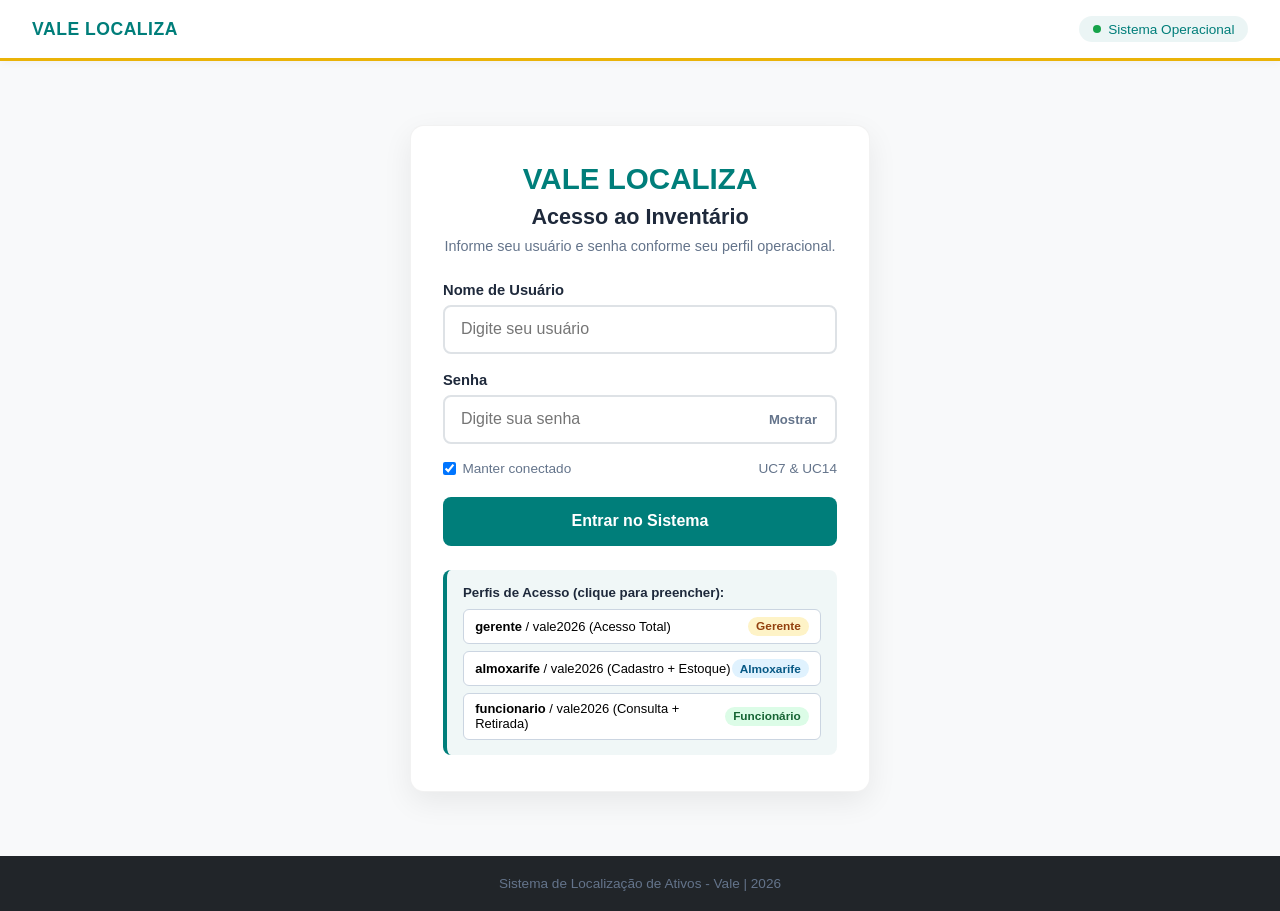
==== commit 510f3464: "Add files via upload" ====
--- a/index.html
+++ b/index.html
@@ -1,294 +1,115 @@
 <!DOCTYPE html>
 <html lang="pt-BR">
+<head>
+    <meta charset="UTF-8">
+    <meta name="viewport" content="width=device-width, initial-scale=1.0">
+    <title>Painel de Localização de Ativos - Vale</title>
+    <link href="https://fonts.googleapis.com/css2?family=Inter:wght@400;500;600&family=Roboto:wght@500;700&display=swap" rel="stylesheet">
+    <link rel="stylesheet" href="style.css">
+    <link rel="icon" type="image/jpeg" href="logo-title.png">
+</head>
+<body>
 
-<head>
-  <meta charset="UTF-8">
-  <meta name="viewport" content="width=device-width, initial-scale=1.0">
-  <title>Vale Localiza — Protótipo interativo</title>
-  <link rel="stylesheet" href="style.css">
-  <link rel="icon" type="image/jpeg" href="logo-title.png">
-</head>
+    <header>
+        <div class="header-container">
+            <div class="logo-area">
+                <h1>VALE</h1>
+            </div>
 
-<body>
-  <div class="app">
-    <aside class="sidebar">
-      <div class="logo"><i class="logo-mark"></i><span>VALE</span></div>
-      <nav class="nav" aria-label="Navegação principal">
-        <button class="active" data-page="busca"><span class="ico">⌕</span><span class="nav-label">Busca
-            rápida</span></button>
-        <button data-page="mapa"><span class="ico">⌖</span><span class="nav-label">Mapa do armazém</span></button>
-        <button data-page="mov"><span class="ico">↔</span><span class="nav-label">Movimentações</span></button>
-        <button data-page="retirada"><span class="ico">✓</span><span class="nav-label">Retirada de
-            material</span></button>
-        <button data-page="status"><span class="ico">◉</span><span class="nav-label">Regras do estoque</span></button>
-        <button data-page="equipe"><span class="ico">♧</span><span class="nav-label">Sobre a equipe</span></button>
-      </nav>
-      <div class="side-foot">Vale Localiza<br>Controle inteligente de materiais</div>
-    </aside>
+            <input type="checkbox" id="menu-toggle" aria-label="Abrir menu de navegação">
+            <label for="menu-toggle" class="menu-icon">
+                <span></span>
+                <span></span>
+                <span></span>
+            </label>
+
+            <nav aria-label="Navegação Principal">
+                <ul>
+                    <li><a href="index.html" class="active" aria-current="page">Início</a></li>
+                    <li><a href="pesquisar.html">Pesquisar</a></li>
+                    <li><a href="cadastrar.html">Cadastrar</a></li>
+                    <li><a href="leitura.html">Leitura de Código</a></li>
+                    <li><a href="historico.html">Histórico</a></li>
+                    <li><a href="sobre.html">Sobre</a></li>
+                    <li><a href="ajuda.html">Ajuda</a></li>
+                </ul>
+            </nav>
+        </div>
+    </header>
+
     <main>
-      <header class="topbar">
-        <div class="challenge"><span class="target">◎</span> Desafio 07 + Vale</div>
-        <div class="online"><span class="dot"></span> Sistema operacional</div>
-      </header>
-      <div class="content">
-        <section id="page-busca">
-          <div class="page-title">
-            <h1>Encontre um material rapidamente</h1>
-          </div>
-          <div class="panel">
-            <label for="q">Digite o nome ou código do patrimônio</label>
-            <div class="searchrow">
-              <div class="searchbox"><span class="searchicon">⌕</span><input id="q"
-                  placeholder="Ex.: rolamento, ferramenta 2048..." autocomplete="off"></div><button id="search"
-                class="primary">Buscar</button>
+        <section class="hero-section">
+            <div class="hero-text">
+                <div class="page-title">
+                    <h2>Mapeamento e Localização Rápida de Ativos</h2>
+                </div>
+                <p>Encontre ferramentas, peças de reposição e insumos de manutenção em tempo real no almoxarifado ou pátio industrial da Vale.</p>
+                <div class="search-bar-container">
+                    <input type="text" placeholder="Digite o nome ou código do item (ex: PAT-2201)..." aria-label="Pesquisar item">
+                </div>
             </div>
-          </div>
-          <div class="filters">
-            <select id="cat" aria-label="Filtrar por categoria">
-              <option value="">▱ Categoria: todas</option>
-              <option>Ferramentas</option>
-              <option>Peças</option>
-              <option>Equipamentos</option>
-              <option>EPIs</option>
-              <option>Elétrica</option>
-              <option>Hidráulica</option>
-              <option>Outros</option>
-            </select>
-            <select id="sector" aria-label="Filtrar por setor">
-              <option value="">⚑ Setor: todos</option>
-            </select>
-            <select id="status" aria-label="Filtrar por status">
-              <option value="">◉ Status: todos</option>
-              <option>Disponível</option>
-              <option>Em Uso</option>
-              <option>Em Manutenção</option>
-              <option>Perdido</option>
-            </select>
-          </div>
-          <div id="message" class="notice hidden" role="status"></div>
-          <div id="results" class="empty">
-            <div class="map-art"><svg viewBox="0 0 250 140" fill="none" aria-hidden="true">
-                <path d="M20 48 L60 25 L112 44 L159 20 L229 38 L216 108 L153 94 L88 121 L26 93 Z" fill="#e2eee7"
-                  stroke="#c8d9d0" stroke-width="2" />
-                <path d="M60 25 L48 82 L88 121 M112 44 L105 103 M159 20 L153 94 M26 93 L216 108" stroke="#fff"
-                  stroke-width="4" />
-                <path d="M100 71 C130 111 161 55 203 69" stroke="#16804a" stroke-width="2.5" stroke-dasharray="6 5" />
-                <circle cx="203" cy="69" r="5" fill="#e4c928" />
-                <g fill="#78b68d">
-                  <circle cx="12" cy="20" r="2" />
-                  <circle cx="24" cy="20" r="2" />
-                  <circle cx="36" cy="20" r="2" />
-                  <circle cx="12" cy="32" r="2" />
-                  <circle cx="24" cy="32" r="2" />
-                  <circle cx="36" cy="32" r="2" />
-                </g>
-              </svg><span class="pin">●</span></div>
-            <div class="empty-text">Pesquise um material para visualizar sua localização no armazém<div class="subtle">
-                Dica: tente buscar por “FER-992” ou “chave dinamométrica”.</div>
+            <div class="hero-image">
+                <img src="vale.webp" alt="Vale" width="450" height="280">
             </div>
-          </div>
         </section>
 
-        <section id="page-mapa" class="hidden">
-          <div class="section-head">
-            <div>
-              <h2>Mapa do armazém</h2>
-              <p>Consulte a localização física dos materiais nos galpões cadastrados.</p>
-            </div><button class="smallbtn" data-goto="busca">Buscar material</button>
-          </div>
-          <div class="statgrid">
-            <div class="stat"><b id="warehouseCount">0</b><span>Galpões cadastrados</span></div>
-            <div class="stat"><b>12</b><span>Prateleiras exibidas por galpão</span></div>
-            <div class="stat"><b>Ao vivo</b><span>Visualização demonstrativa</span></div>
-          </div>
-          <div id="shelfInfo" class="notice hidden"></div>
-          <div id="warehouses-container"></div>
-        </section>
+        <div class="content-flex-container">
+            <div class="table-container">
+                <h3>Resultados da Pesquisa</h3>
+                <table>
+                    <thead>
+                        <tr>
+                            <th>Código PAT</th>
+                            <th>Nome do Item</th>
+                            <th>Localização</th>
+                            <th>Estado</th>
+                        </tr>
+                    </thead>
+                    <tbody>
+                        <tr>
+                            <td>PAT-2201</td>
+                            <td>Bomba Hidráulica #2201</td>
+                            <td>Galpão A - Prateleira 4B</td>
+                            <td><span class="status-badge"><span class="status-dot available"></span> Disponível</span></td>
+                        </tr>
+                        <tr>
+                            <td>PAT-0300</td>
+                            <td>Filtro de Óleo X300</td>
+                            <td>Galpão A - Prateleira 4B</td>
+                            <td><span class="status-badge"><span class="status-dot available"></span> Disponível</span></td>
+                        </tr>
+                        <tr>
+                            <td>PAT-0015</td>
+                            <td>Válvula Esférica #15</td>
+                            <td>Galpão A - Prateleira 3B</td>
+                            <td><span class="status-badge"><span class="status-dot available"></span> Disponível</span></td>
+                        </tr>
+                        <tr>
+                            <td>PAT-3321</td>
+                            <td>Torquímetro 1/2"</td>
+                            <td>Oficina Central > Armário 01</td>
+                            <td><span class="status-badge"><span class="status-dot in-use"></span> Em Uso</span></td>
+                        </tr>
+                    </tbody>
+                </table>
+            </div>
 
-        <section id="page-mov" class="hidden">
-          <div class="section-head">
-            <div>
-              <h2>Movimentações</h2>
-              <p>Histórico de movimentações recentes dos materiais.</p>
-            </div><button class="smallbtn" id="newMove">＋ Nova movimentação</button>
-          </div>
-          <div id="moveNotice" class="notice hidden"></div>
-          <div class="panel table-wrap">
-            <table class="table">
-              <thead>
-                <tr>
-                  <th>Data</th>
-                  <th>Material</th>
-                  <th>Movimentação</th>
-                  <th>Origem / destino</th>
-                  <th>Responsável</th>
-                </tr>
-              </thead>
-              <tbody id="moves"></tbody>
-            </table>
-          </div>
-        </section>
+            <aside class="sidebar-card">
+                <h3>Inventário Rápido</h3>
+                <ul>
+                    <li><span>Total de Itens:</span> <strong>1.430</strong></li>
+                    <li><span>Disponíveis:</span> <strong>1.240</strong></li>
+                    <li><span>Em Uso:</span> <strong>152</strong></li>
+                    <li><span>Manutenção:</span> <strong>38</strong></li>
+                </ul>
+            </aside>
+        </div>
+    </main>
 
-        <section id="page-retirada" class="hidden">
-          <div class="section-head">
-            <div>
-              <h2>Retirada de material</h2>
-              <p>Confirme a retirada identificando o colaborador pela matrícula.</p>
-            </div><span class="pill">Controle de saída</span>
-          </div>
-          <div id="withdrawNotice" class="notice hidden" role="status"></div>
-          1. <div class="panel">
-            <h3>Identifique o material
-            </h3><label for="withdrawItem">Material a retirar</label><select id="withdrawItem"
-              style="width:100%;height:48px;border:1px solid #d5dfdb;border-radius:9px;padding:0 12px;background:#fff;color:#263c40">
-              <option value="">Carregando materiais...</option>
-            </select>
-            <div id="withdrawItemInfo" class="item-meta" style="margin-top:10px"></div>
-          </div>
-          <div class="panel">
-            <h3>2. Matrícula do colaborador</h3><label for="employeeId">Digite a matrícula</label>
-            <div class="searchrow">
-              <div class="searchbox"><span class="searchicon">♙</span><input id="employeeId" inputmode="numeric"
-                  placeholder="Ex.: 8820, 8821..." maxlength="12"></div><button id="confirmWithdraw"
-                class="primary">Confirmar retirada</button>
-            </div>
-            <p class="subtle">Ao confirmar, o status do item muda para “Em Uso” e uma movimentação é registrada neste
-              protótipo.</p>
-          </div>
-          <div class="panel">
-            <h3>Resumo da retirada</h3>
-            <div id="withdrawSummary" class="subtle">Selecione um material para conferir os dados antes de confirmar.
-            </div>
-          </div>
-        </section>
+    <footer>
+        <p>Vale - 2026</p>
+    </footer>
 
-        <section id="page-status" class="hidden">
-          <div class="section-head">
-            <div>
-              <h2>Status dos itens no estoque</h2>
-              <p>Regras para manter a situação dos materiais clara e atualizada.</p>
-            </div>
-          </div>
-          <div class="status-list" style="display:grid;gap:13px">
-            <div class="panel"
-              style="border-color:#cde6d5;background:linear-gradient(100deg,#f1faf4,#fff);display:flex;gap:16px;align-items:flex-start">
-              <div
-                style="font-size:27px;background:#16804a;color:white;border-radius:50%;width:52px;height:52px;display:grid;place-items:center;flex-shrink:0">
-                ✓</div>
-              <div style="flex:1">
-                <h3 style="margin:3px 0 7px">Disponível</h3>
-                <p style="margin:0;color:#52676b">O item está no estoque e pode ser retirado por um colaborador
-                  autorizado.</p>
-              </div><span class="pill">Pode retirar</span>
-            </div>
-            <div class="panel"
-              style="border-color:#cfe1fb;background:linear-gradient(100deg,#f2f7ff,#fff);display:flex;gap:16px;align-items:flex-start">
-              <div
-                style="font-size:25px;background:#2876cb;color:white;border-radius:50%;width:52px;height:52px;display:grid;place-items:center;flex-shrink:0">
-                ♙</div>
-              <div style="flex:1">
-                <h3 style="margin:3px 0 7px">Em Uso</h3>
-                <p style="margin:0;color:#52676b">O item foi retirado. Registre a matrícula do responsável e a data da
-                  retirada.</p>
-              </div><span class="pill" style="background:#eaf2ff;color:#205ca3">Com colaborador</span>
-            </div>
-            <div class="panel"
-              style="border-color:#ffdfbf;background:linear-gradient(100deg,#fff8f0,#fff);display:flex;gap:16px;align-items:flex-start">
-              <div
-                style="font-size:25px;background:#ed8617;color:white;border-radius:50%;width:52px;height:52px;display:grid;place-items:center;flex-shrink:0">
-                ⚒</div>
-              <div style="flex:1">
-                <h3 style="margin:3px 0 7px">Em Manutenção</h3>
-                <p style="margin:0;color:#52676b">O item está em inspeção, reparo ou manutenção preventiva e não pode
-                  ser retirado.</p>
-              </div><span class="pill warn">Indisponível</span>
-            </div>
-            <div class="panel"
-              style="border-color:#f3cccc;background:linear-gradient(100deg,#fff4f4,#fff);display:flex;gap:16px;align-items:flex-start">
-              <div
-                style="font-size:25px;background:#d93434;color:white;border-radius:50%;width:52px;height:52px;display:grid;place-items:center;flex-shrink:0">
-                !</div>
-              <div style="flex:1">
-                <h3 style="margin:3px 0 7px">Perdido</h3>
-                <p style="margin:0;color:#52676b">O item não foi localizado. Bloqueie novas retiradas e registre uma
-                  investigação.</p>
-              </div><span class="pill" style="background:#ffebeb;color:#b52222">Investigar</span>
-            </div>
-          </div>
-          <div class="notice" style="margin-top:14px">Regra do sistema: a retirada muda o status de “Disponível” para
-            “Em Uso”. A devolução deve retornar o item para “Disponível”, a menos que ele precise de manutenção.
-            “Perdido” exige conferência antes de qualquer alteração.</div>
-        </section>
-
-        <section id="page-equipe" class="hidden">
-          <div class="section-head">
-            <div>
-              <h2>Sobre a equipe</h2>
-              <p>Projeto de localização e controle de materiais em galpões.</p>
-            </div>
-          </div>
-          <div class="panel">
-            <h3>Vale Localiza</h3>
-            <p>Uma solução para reduzir o tempo gasto procurando ferramentas, peças e insumos, facilitando a consulta da
-              localização e do status de cada item.</p>
-            <p><b>Objetivo:</b> tornar a localização dos materiais mais rápida, clara e organizada.</p>
-            <div class="notice">Aplicação conectada a um banco SQLite local. Os dados e movimentações são armazenados no
-              arquivo vale.db.</div>
-          </div>
-          <div class="panel">
-            <h3>Integrantes da Equipe</h3>
-            <p class="subtle">Desenvolvedores responsáveis pelo projeto integrador (Desafio 07 + Vale):</p>
-            <div class="team-grid">
-              <div class="member-card">
-                <div class="member-avatar">DL</div>
-                <div>
-                  <div class="item-name">Davi Locatel</div>
-                  <div class="item-meta">Desenvolvedor · Matrícula: 8821</div>
-                </div>
-              </div>
-              <div class="member-card">
-                <div class="member-avatar">YH</div>
-                <div>
-                  <div class="item-name">Yuri Honorato</div>
-                  <div class="item-meta">Desenvolvedor · Matrícula: 8822</div>
-                </div>
-              </div>
-              <div class="member-card">
-                <div class="member-avatar">AB</div>
-                <div>
-                  <div class="item-name">Anne Beatriz</div>
-                  <div class="item-meta">Desenvolvedora · Matrícula: 8823</div>
-                </div>
-              </div>
-              <div class="member-card">
-                <div class="member-avatar">WV</div>
-                <div>
-                  <div class="item-name">Wemilly Vitoria</div>
-                  <div class="item-meta">Desenvolvedora · Matrícula: 8824</div>
-                </div>
-              </div>
-              <div class="member-card">
-                <div class="member-avatar">FR</div>
-                <div>
-                  <div class="item-name">Filipe Rodrigues</div>
-                  <div class="item-meta">Desenvolvedor · Matrícula: 8825</div>
-                </div>
-              </div>
-              <div class="member-card">
-                <div class="member-avatar">BW</div>
-                <div>
-                  <div class="item-name">Bruna Weerds</div>
-                  <div class="item-meta">Desenvolvedora · Matrícula: 8826</div>
-                </div>
-              </div>
-            </div>
-          </div>
-        </section>
-
-      </div>
-    </main>
-  </div>
-  <script src="script.js"></script>
+    <script src="script.js"></script>
 </body>
-
 </html>
